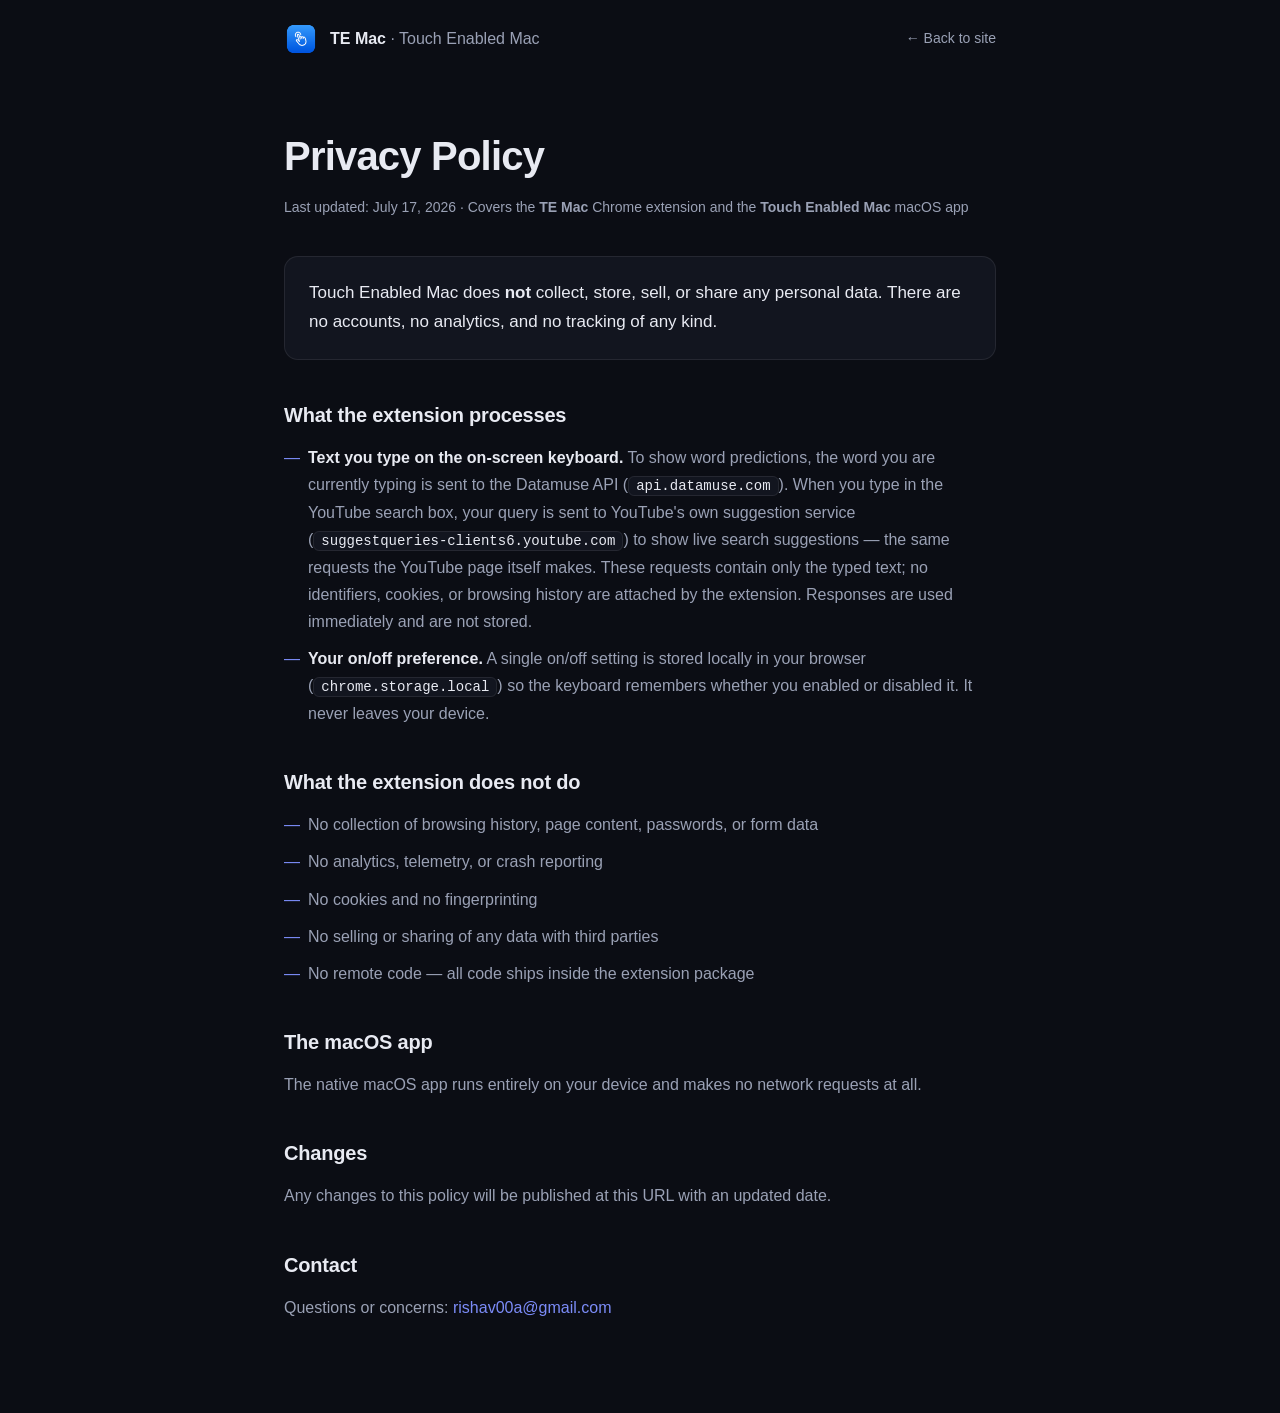
==== docs/privacy.html @ 2cdba962 "Site: add privacy policy page, GitHub star and Buy Me a Coffee widgets" ====
<!DOCTYPE html>
<html lang="en">
<head>
<meta charset="UTF-8">
<meta name="viewport" content="width=device-width, initial-scale=1">
<title>Privacy Policy — Touch Enabled Mac</title>
<meta name="description" content="Touch Enabled Mac does not collect, store, sell, or share any personal data. No accounts, no analytics, no tracking.">
<link rel="icon" href="assets/icon.png">
<style>
  :root{
    --bg:#0b0d14; --panel:#12151f; --line:rgba(255,255,255,.08);
    --text:#e8eaf2; --muted:#9aa1b5; --accent:#7c8cf8;
  }
  *{margin:0;padding:0;box-sizing:border-box}
  body{
    background:var(--bg); color:var(--text);
    font:16px/1.7 -apple-system,BlinkMacSystemFont,"Segoe UI",Roboto,Helvetica,Arial,sans-serif;
    -webkit-font-smoothing:antialiased;
  }
  .wrap{max-width:760px;margin:0 auto;padding:0 24px 80px}
  a{color:var(--accent);text-decoration:none}
  a:hover{text-decoration:underline}
  nav{display:flex;align-items:center;gap:12px;padding:22px 0}
  nav img{width:34px;height:34px;border-radius:8px}
  nav .name{font-weight:700}
  nav .name span{color:var(--muted);font-weight:400}
  nav .back{margin-left:auto;font-size:14px;color:var(--muted)}
  nav .back:hover{color:var(--text)}
  h1{font-size:clamp(28px,5vw,40px);letter-spacing:-.02em;margin:44px 0 6px}
  .date{color:var(--muted);font-size:14px;margin-bottom:36px}
  h2{font-size:20px;letter-spacing:-.01em;margin:38px 0 12px}
  p{color:var(--muted);margin-bottom:14px}
  p b, li b{color:var(--text);font-weight:600}
  ul{list-style:none;margin:0 0 14px}
  li{color:var(--muted);padding-left:24px;position:relative;margin-bottom:10px}
  li::before{content:"—";position:absolute;left:0;color:var(--accent)}
  .card{
    background:var(--panel);border:1px solid var(--line);border-radius:14px;
    padding:22px 24px;margin:0 0 8px;
  }
  .card p{margin:0;color:var(--text);font-size:17px}
  code{background:var(--panel);border:1px solid var(--line);border-radius:6px;
       padding:1px 7px;font-size:14px;color:var(--text)}
</style>
</head>
<body>
<div class="wrap">
  <nav>
    <img src="assets/icon.png" alt="">
    <div class="name">TE&nbsp;Mac <span>· Touch Enabled Mac</span></div>
    <a class="back" href="index.html">← Back to site</a>
  </nav>

  <h1>Privacy Policy</h1>
  <div class="date">Last updated: July 17, 2026 · Covers the <b>TE Mac</b> Chrome
  extension and the <b>Touch Enabled Mac</b> macOS app</div>

  <div class="card">
    <p>Touch Enabled Mac does <b>not</b> collect, store, sell, or share any
    personal data. There are no accounts, no analytics, and no tracking of any
    kind.</p>
  </div>

  <h2>What the extension processes</h2>
  <ul>
    <li><b>Text you type on the on-screen keyboard.</b> To show word
      predictions, the word you are currently typing is sent to the Datamuse
      API (<code>api.datamuse.com</code>). When you type in the YouTube search
      box, your query is sent to YouTube's own suggestion service
      (<code>suggestqueries-clients6.youtube.com</code>) to show live search
      suggestions — the same requests the YouTube page itself makes. These
      requests contain only the typed text; no identifiers, cookies, or
      browsing history are attached by the extension. Responses are used
      immediately and are not stored.</li>
    <li><b>Your on/off preference.</b> A single on/off setting is stored
      locally in your browser (<code>chrome.storage.local</code>) so the
      keyboard remembers whether you enabled or disabled it. It never leaves
      your device.</li>
  </ul>

  <h2>What the extension does not do</h2>
  <ul>
    <li>No collection of browsing history, page content, passwords, or form data</li>
    <li>No analytics, telemetry, or crash reporting</li>
    <li>No cookies and no fingerprinting</li>
    <li>No selling or sharing of any data with third parties</li>
    <li>No remote code — all code ships inside the extension package</li>
  </ul>

  <h2>The macOS app</h2>
  <p>The native macOS app runs entirely on your device and makes no network
  requests at all.</p>

  <h2>Changes</h2>
  <p>Any changes to this policy will be published at this URL with an updated
  date.</p>

  <h2>Contact</h2>
  <p>Questions or concerns: <a href="mailto:rishav00a@gmail.com">rishav00a@gmail.com</a></p>
</div>
</body>
</html>
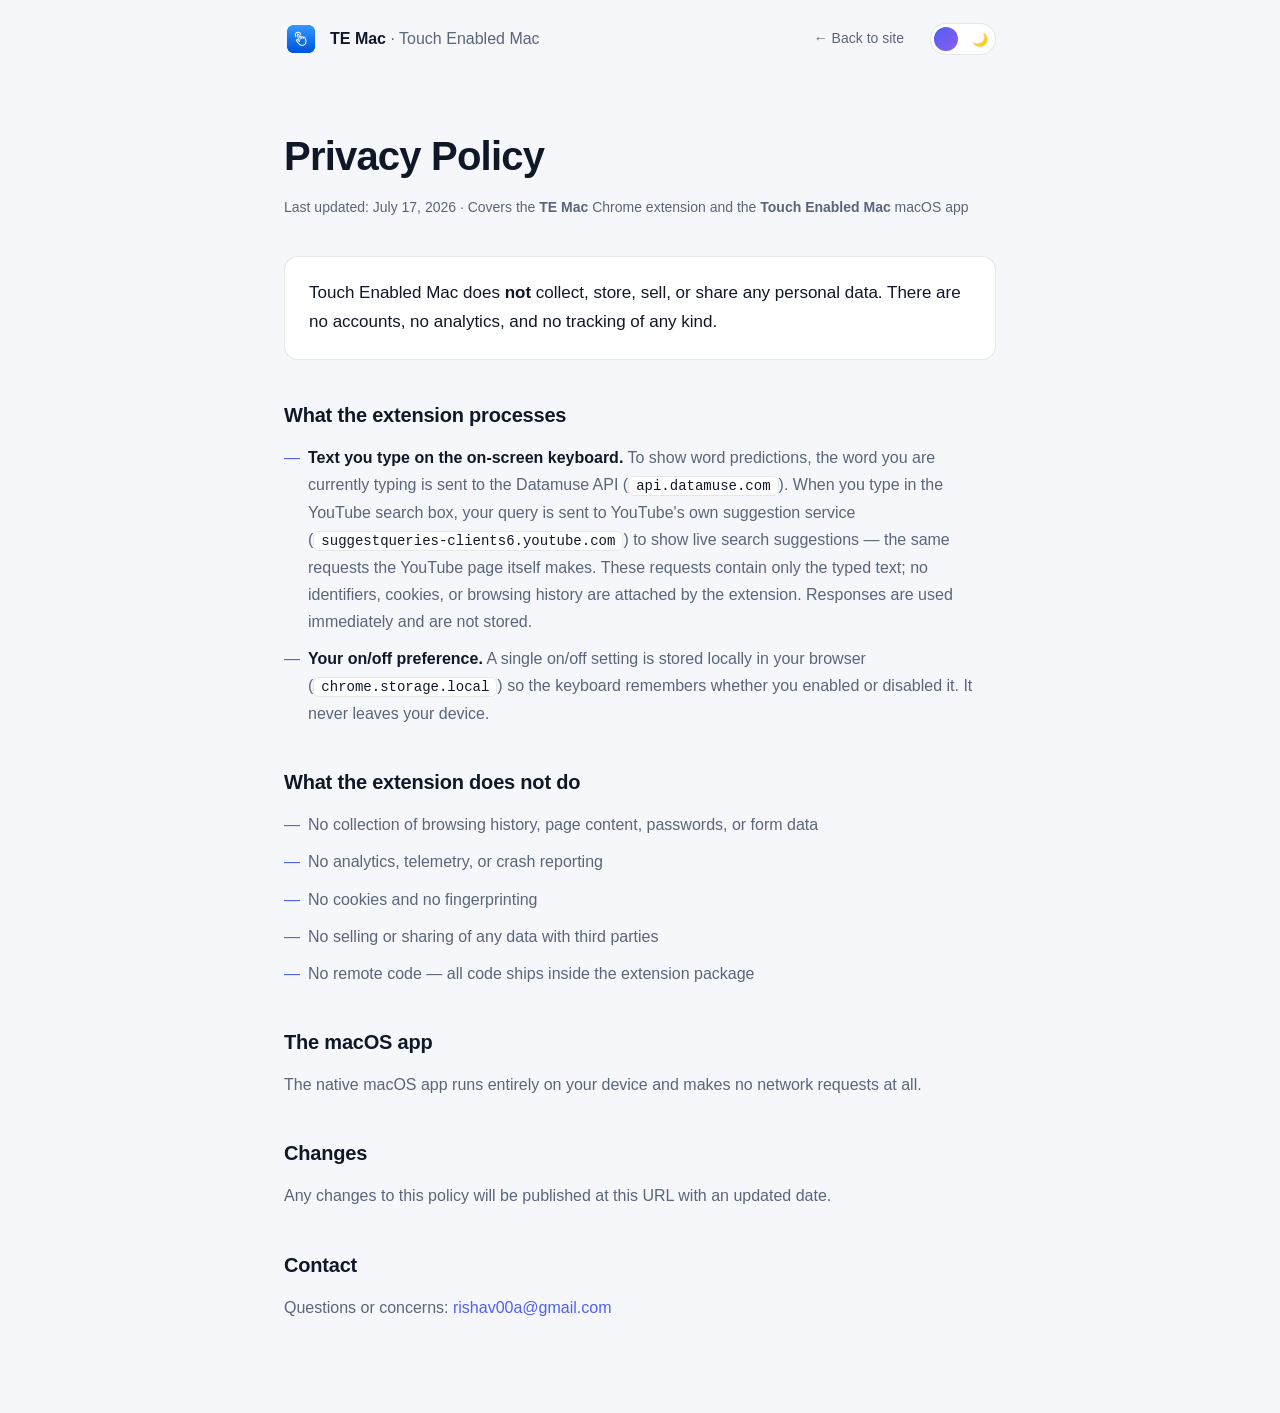
==== commit f47ae33c: "Docs site: portfolio breadcrumb with avatar, light/dark toggle (default light), responsive widths" ====
--- a/docs/privacy.html
+++ b/docs/privacy.html
@@ -6,11 +6,17 @@
 <title>Privacy Policy — Touch Enabled Mac</title>
 <meta name="description" content="Touch Enabled Mac does not collect, store, sell, or share any personal data. No accounts, no analytics, no tracking.">
 <link rel="icon" href="assets/icon.png">
+<script>(function(){document.documentElement.setAttribute("data-theme",localStorage.getItem("theme")||"light");})();</script>
 <style>
   :root{
+    --bg:#f6f7fb; --panel:#ffffff; --line:rgba(15,23,42,.10);
+    --text:#101828; --muted:#5b6579; --accent:#4f5ff0;
+  }
+  [data-theme="dark"]{
     --bg:#0b0d14; --panel:#12151f; --line:rgba(255,255,255,.08);
     --text:#e8eaf2; --muted:#9aa1b5; --accent:#7c8cf8;
   }
+  body,.card,code{transition:background-color .2s ease,border-color .2s ease,color .2s ease}
   *{margin:0;padding:0;box-sizing:border-box}
   body{
     background:var(--bg); color:var(--text);
@@ -26,6 +32,17 @@
   nav .name span{color:var(--muted);font-weight:400}
   nav .back{margin-left:auto;font-size:14px;color:var(--muted)}
   nav .back:hover{color:var(--text)}
+  .themeswitch{
+    position:relative;width:66px;height:32px;border-radius:99px;
+    border:1px solid var(--line);background:var(--panel);cursor:pointer;
+    display:inline-flex;align-items:center;justify-content:space-between;
+    padding:0 7px;font-size:13px;line-height:1;margin-left:14px;
+  }
+  .themeswitch .knob{
+    position:absolute;top:3px;left:3px;width:24px;height:24px;border-radius:50%;
+    background:linear-gradient(135deg,#4f5ff0,#8b5cf6);transition:transform .22s ease;
+  }
+  [data-theme="dark"] .themeswitch .knob{transform:translateX(34px)}
   h1{font-size:clamp(28px,5vw,40px);letter-spacing:-.02em;margin:44px 0 6px}
   .date{color:var(--muted);font-size:14px;margin-bottom:36px}
   h2{font-size:20px;letter-spacing:-.01em;margin:38px 0 12px}
@@ -49,6 +66,9 @@
     <img src="assets/icon.png" alt="">
     <div class="name">TE&nbsp;Mac <span>· Touch Enabled Mac</span></div>
     <a class="back" href="index.html">← Back to site</a>
+    <button class="themeswitch" id="tbtn" onclick="toggleTheme()" role="switch" aria-label="Toggle dark mode">
+      <span>☀️</span><span>🌙</span><span class="knob"></span>
+    </button>
   </nav>
 
   <h1>Privacy Policy</h1>
@@ -98,5 +118,12 @@
   <h2>Contact</h2>
   <p>Questions or concerns: <a href="mailto:rishav00a@gmail.com">rishav00a@gmail.com</a></p>
 </div>
+<script>
+function toggleTheme(){
+  var r=document.documentElement;
+  var t=r.getAttribute("data-theme")==="dark"?"light":"dark";
+  r.setAttribute("data-theme",t);localStorage.setItem("theme",t);
+}
+</script>
 </body>
 </html>
